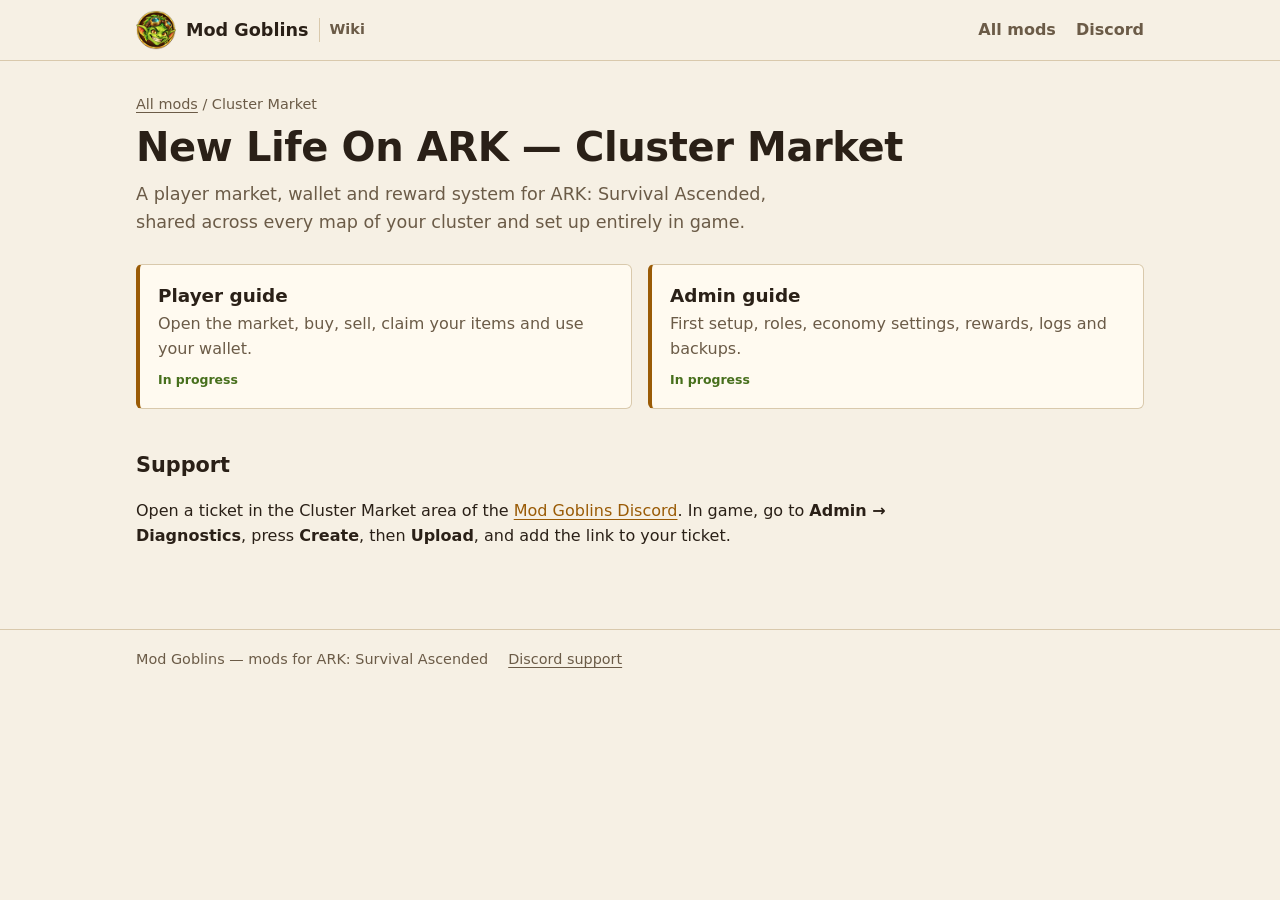
==== NL-cluster-market/index.html @ 549d2782 "Version the stylesheet link so browsers load the new styles Co-Authored-By: Claude Fable 5.2 <norepl" ====
<!doctype html>
<html lang="en">
<head>
<meta charset="utf-8">
<meta name="viewport" content="width=device-width, initial-scale=1">
<title>Cluster Market — Mod Goblins Wiki</title>
<meta name="description" content="Guides for New Life On ARK - Cluster Market: admin guide and player guide.">
<link rel="icon" href="../assets/favicon.png">
<link rel="stylesheet" href="../assets/site.css?v=2">
</head>
<body>
<header class="top">
  <div class="wrap">
    <a class="brand" href="../"><img src="../assets/mg-icon.png" alt="" width="40" height="40">Mod Goblins <small>Wiki</small></a>
    <nav aria-label="Site">
      <a href="../">All mods</a>
      <a href="https://discord.gg/modgoblins">Discord</a>
    </nav>
  </div>
</header>
<main class="wrap">
  <p class="crumbs"><a href="../">All mods</a> / Cluster Market</p>
  <h1>New Life On ARK — Cluster Market</h1>
  <p class="lead">A player market, wallet and reward system for ARK: Survival Ascended, shared across every map of your cluster and set up entirely in game.</p>

  <ul class="panels">
    <li><a class="panel" href="player/"><strong>Player guide</strong><span>Open the market, buy, sell, claim your items and use your wallet.</span><br><span class="tag">In progress</span></a></li>
    <li><a class="panel" href="admin/"><strong>Admin guide</strong><span>First setup, roles, economy settings, rewards, logs and backups.</span><br><span class="tag">In progress</span></a></li>
  </ul>

  <h2>Support</h2>
  <p>Open a ticket in the Cluster Market area of the <a href="https://discord.gg/modgoblins">Mod Goblins Discord</a>. In game, go to <strong>Admin → Diagnostics</strong>, press <strong>Create</strong>, then <strong>Upload</strong>, and add the link to your ticket.</p>
</main>
<footer>
  <div class="wrap">
    <span>Mod Goblins — mods for ARK: Survival Ascended</span>
    <a href="https://discord.gg/modgoblins">Discord support</a>
  </div>
</footer>
</body>
</html>
---- assets/site.css ----
/* Mod Goblins wiki - shared styles. Plain CSS, no external files.
   Palette from the Mod Goblins logo: workshop brown, brass, goblin green. */
:root {
  --bg: #f6f0e4; --surface: #fffaf0; --surface-2: #ede2cd; --line: #d9c9ac;
  --text: #2a2017; --muted: #6b5b47; --brass: #9a5b06; --brass-ink: #fffaf0;
  --green: #476f1c; --note: #fdf0c8; --note-line: #dcbb5e; --code: #efe6d4;
  --wrap: 1040px;
}
@media (prefers-color-scheme: dark) {
  :root {
    --bg: #18130e; --surface: #211a13; --surface-2: #2c2319; --line: #3f3226;
    --text: #f3eadc; --muted: #b9a78e; --brass: #e7a83e; --brass-ink: #1b1307;
    --green: #9ccc55; --note: #2e2613; --note-line: #6b5720; --code: #2c2319;
  }
}
* { box-sizing: border-box; }
html { -webkit-text-size-adjust: 100%; }
body {
  margin: 0; background: var(--bg); color: var(--text);
  font: 16px/1.6 "Segoe UI", system-ui, -apple-system, Roboto, Helvetica, Arial, sans-serif;
}
a { color: var(--brass); text-underline-offset: 3px; }
a:focus-visible { outline: 2px solid var(--brass); outline-offset: 2px; }
img { max-width: 100%; height: auto; }
.wrap { max-width: var(--wrap); margin: 0 auto; padding: 0 16px; }

/* top bar */
.top { border-bottom: 1px solid var(--line); }
.top .wrap { display: flex; flex-wrap: wrap; align-items: center; gap: 8px 20px; padding-top: 10px; padding-bottom: 10px; }
.brand { display: flex; align-items: center; gap: 10px; color: var(--text); text-decoration: none; font-weight: 800; font-size: 1.1rem; }
.brand img { width: 40px; height: 40px; display: block; }
.brand small { font-weight: 600; color: var(--muted); font-size: .9rem; border-left: 1px solid var(--line); padding-left: 10px; }
.top nav { display: flex; flex-wrap: wrap; gap: 4px 20px; margin-left: auto; }
.top nav a { color: var(--muted); text-decoration: none; font-weight: 600; }
.top nav a:hover, .top nav a[aria-current="page"] { color: var(--text); }

/* headings and text */
h1 { font-size: clamp(1.8rem, 4.2vw, 2.5rem); line-height: 1.15; letter-spacing: -.01em; margin: 8px 0 10px; }
h2 { font-size: 1.3rem; margin: 40px 0 12px; }
h3 { font-size: 1.05rem; margin: 24px 0 6px; }
.lead { font-size: 1.1rem; color: var(--muted); margin: 0; max-width: 62ch; }
.crumbs { margin: 0 0 4px; color: var(--muted); font-size: .9rem; }
.crumbs a { color: var(--muted); }
main.wrap { padding-top: 32px; padding-bottom: 64px; }
main p, main li { max-width: 75ch; }

/* home hero */
.hero { display: flex; flex-wrap: wrap; align-items: center; gap: 20px 32px; padding-bottom: 8px; }
.hero img { width: 140px; height: 140px; flex: none; }
.hero div { flex: 1 1 320px; }

/* mod list: one row per mod */
.mods { list-style: none; margin: 0; padding: 0; border-top: 1px solid var(--line); }
.mods li { max-width: none; display: flex; flex-wrap: wrap; align-items: center; gap: 6px 24px; padding: 16px 0; border-bottom: 1px solid var(--line); }
.mods .what { flex: 1 1 320px; }
.mods h3 { margin: 0; font-size: 1.1rem; }
.mods h3 a { color: var(--text); text-decoration: none; }
.mods h3 a:hover { color: var(--brass); }
.mods p { margin: 2px 0 0; color: var(--muted); }
.mods .go { display: flex; flex-wrap: wrap; gap: 6px 18px; font-weight: 600; }

/* guide panels on a mod page */
.panels { display: grid; grid-template-columns: repeat(auto-fit, minmax(260px, 1fr)); gap: 16px; margin: 28px 0 0; padding: 0; list-style: none; }
.panel { display: block; height: 100%; background: var(--surface); border: 1px solid var(--line); border-left: 4px solid var(--brass); border-radius: 6px; padding: 16px 18px; color: var(--text); text-decoration: none; }
.panel:hover { background: var(--surface-2); }
.panel strong { display: block; font-size: 1.15rem; }
.panel span { color: var(--muted); }
.panels li { max-width: none; }
.panel .tag { display: inline-block; margin-top: 8px; font-size: .78rem; font-weight: 700; color: var(--green); }
.btn { display: inline-block; padding: 8px 14px; border-radius: 6px; background: var(--brass); color: var(--brass-ink); font-weight: 700; text-decoration: none; }

/* guide layout: contents list + article */
.guide { display: grid; grid-template-columns: 220px minmax(0, 1fr); gap: 40px; align-items: start; }
.toc { position: sticky; top: 16px; font-size: .95rem; border-left: 2px solid var(--line); padding-left: 14px; }
.toc strong { display: block; margin-bottom: 6px; }
.toc ol { margin: 0; padding: 0; list-style: none; }
.toc li { margin: 4px 0; }
.toc a { color: var(--muted); text-decoration: none; }
.toc a:hover { color: var(--brass); }
@media (max-width: 820px) { .guide { grid-template-columns: 1fr; gap: 20px; } .toc { position: static; } }

/* content blocks */
.note { background: var(--note); border: 1px solid var(--note-line); border-radius: 6px; padding: 12px 16px; margin: 16px 0; }
.note p { margin: 0; }
code, kbd { background: var(--code); border-radius: 4px; padding: 1px 6px; font: .92em ui-monospace, Consolas, monospace; }
figure { margin: 18px 0; }
figure img { border: 1px solid var(--line); border-radius: 6px; display: block; }
figcaption { color: var(--muted); font-size: .9rem; margin-top: 6px; }
.steps { padding-left: 22px; }
.steps li { margin: 6px 0; }
.table-wrap { overflow-x: auto; }
table { border-collapse: collapse; width: 100%; margin: 14px 0; }
th, td { text-align: left; padding: 8px 10px; border-bottom: 1px solid var(--line); vertical-align: top; }
th { color: var(--muted); font-size: .88rem; }

footer { border-top: 1px solid var(--line); color: var(--muted); font-size: .9rem; }
footer .wrap { padding-top: 18px; padding-bottom: 28px; display: flex; flex-wrap: wrap; gap: 6px 20px; }
footer a { color: var(--muted); }
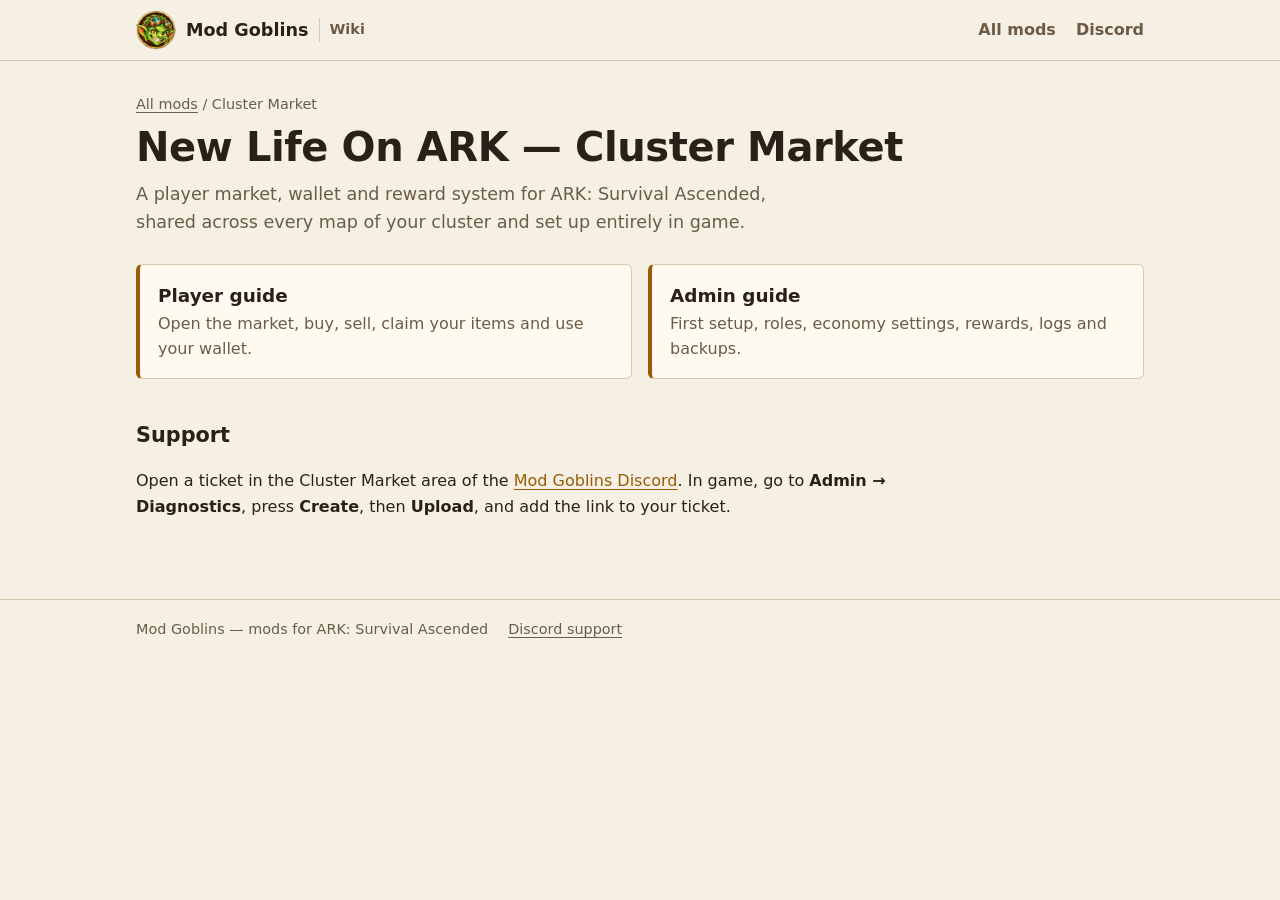
==== commit a2f6133d: "Add Cluster Market player and admin guides with screenshots Co-Authored-By: Claude Fable 5.2 <norepl" ====
--- a/NL-cluster-market/index.html
+++ b/NL-cluster-market/index.html
@@ -6,7 +6,7 @@
 <title>Cluster Market — Mod Goblins Wiki</title>
 <meta name="description" content="Guides for New Life On ARK - Cluster Market: admin guide and player guide.">
 <link rel="icon" href="../assets/favicon.png">
-<link rel="stylesheet" href="../assets/site.css?v=2">
+<link rel="stylesheet" href="../assets/site.css?v=4">
 </head>
 <body>
 <header class="top">
@@ -24,8 +24,8 @@
   <p class="lead">A player market, wallet and reward system for ARK: Survival Ascended, shared across every map of your cluster and set up entirely in game.</p>
 
   <ul class="panels">
-    <li><a class="panel" href="player/"><strong>Player guide</strong><span>Open the market, buy, sell, claim your items and use your wallet.</span><br><span class="tag">In progress</span></a></li>
-    <li><a class="panel" href="admin/"><strong>Admin guide</strong><span>First setup, roles, economy settings, rewards, logs and backups.</span><br><span class="tag">In progress</span></a></li>
+    <li><a class="panel" href="player/"><strong>Player guide</strong><span>Open the market, buy, sell, claim your items and use your wallet.</span></a></li>
+    <li><a class="panel" href="admin/"><strong>Admin guide</strong><span>First setup, roles, economy settings, rewards, logs and backups.</span></a></li>
   </ul>
 
   <h2>Support</h2>
--- a/assets/site.css
+++ b/assets/site.css
@@ -49,15 +49,14 @@
 .hero img { width: 140px; height: 140px; flex: none; }
 .hero div { flex: 1 1 320px; }
 
-/* mod list: one row per mod */
-.mods { list-style: none; margin: 0; padding: 0; border-top: 1px solid var(--line); }
-.mods li { max-width: none; display: flex; flex-wrap: wrap; align-items: center; gap: 6px 24px; padding: 16px 0; border-bottom: 1px solid var(--line); }
-.mods .what { flex: 1 1 320px; }
-.mods h3 { margin: 0; font-size: 1.1rem; }
+/* mod list: one card per mod */
+.mods { list-style: none; margin: 0; padding: 0; display: grid; grid-template-columns: repeat(auto-fill, minmax(280px, 1fr)); gap: 16px; }
+.mods li { max-width: none; display: flex; flex-direction: column; gap: 6px; background: var(--surface); border: 1px solid var(--line); border-top: 4px solid var(--brass); border-radius: 6px; padding: 16px 18px; }
+.mods h3 { margin: 0; font-size: 1.12rem; line-height: 1.3; }
 .mods h3 a { color: var(--text); text-decoration: none; }
 .mods h3 a:hover { color: var(--brass); }
-.mods p { margin: 2px 0 0; color: var(--muted); }
-.mods .go { display: flex; flex-wrap: wrap; gap: 6px 18px; font-weight: 600; }
+.mods p { margin: 0; color: var(--muted); }
+.mods .go { margin-top: auto; padding-top: 12px; display: flex; flex-wrap: wrap; gap: 6px 18px; font-weight: 600; }
 
 /* guide panels on a mod page */
 .panels { display: grid; grid-template-columns: repeat(auto-fit, minmax(260px, 1fr)); gap: 16px; margin: 28px 0 0; padding: 0; list-style: none; }
@@ -83,9 +82,11 @@
 .note { background: var(--note); border: 1px solid var(--note-line); border-radius: 6px; padding: 12px 16px; margin: 16px 0; }
 .note p { margin: 0; }
 code, kbd { background: var(--code); border-radius: 4px; padding: 1px 6px; font: .92em ui-monospace, Consolas, monospace; }
-figure { margin: 18px 0; }
-figure img { border: 1px solid var(--line); border-radius: 6px; display: block; }
-figcaption { color: var(--muted); font-size: .9rem; margin-top: 6px; }
+figure { margin: 22px 0; padding: 10px 10px 0; background: var(--surface); border: 1px solid var(--line); border-top: 3px solid var(--brass); border-radius: 8px; }
+figure a { display: block; cursor: zoom-in; }
+figure img { display: block; width: 100%; height: auto; }
+figcaption { color: var(--muted); font-size: .9rem; padding: 9px 4px 10px; }
+@media (max-width: 600px) { figure { padding: 6px 6px 0; margin-left: -6px; margin-right: -6px; } }
 .steps { padding-left: 22px; }
 .steps li { margin: 6px 0; }
 .table-wrap { overflow-x: auto; }
@@ -96,3 +97,11 @@
 footer { border-top: 1px solid var(--line); color: var(--muted); font-size: .9rem; }
 footer .wrap { padding-top: 18px; padding-bottom: 28px; display: flex; flex-wrap: wrap; gap: 6px 20px; }
 footer a { color: var(--muted); }
+
+/* guide pages */
+article h2:first-child { margin-top: 0; }
+article h2 { scroll-margin-top: 16px; border-top: 1px solid var(--line); padding-top: 28px; }
+article h2:first-child { border-top: 0; padding-top: 0; }
+article ul { padding-left: 22px; }
+article li { margin: 4px 0; }
+.guide { margin-top: 28px; }
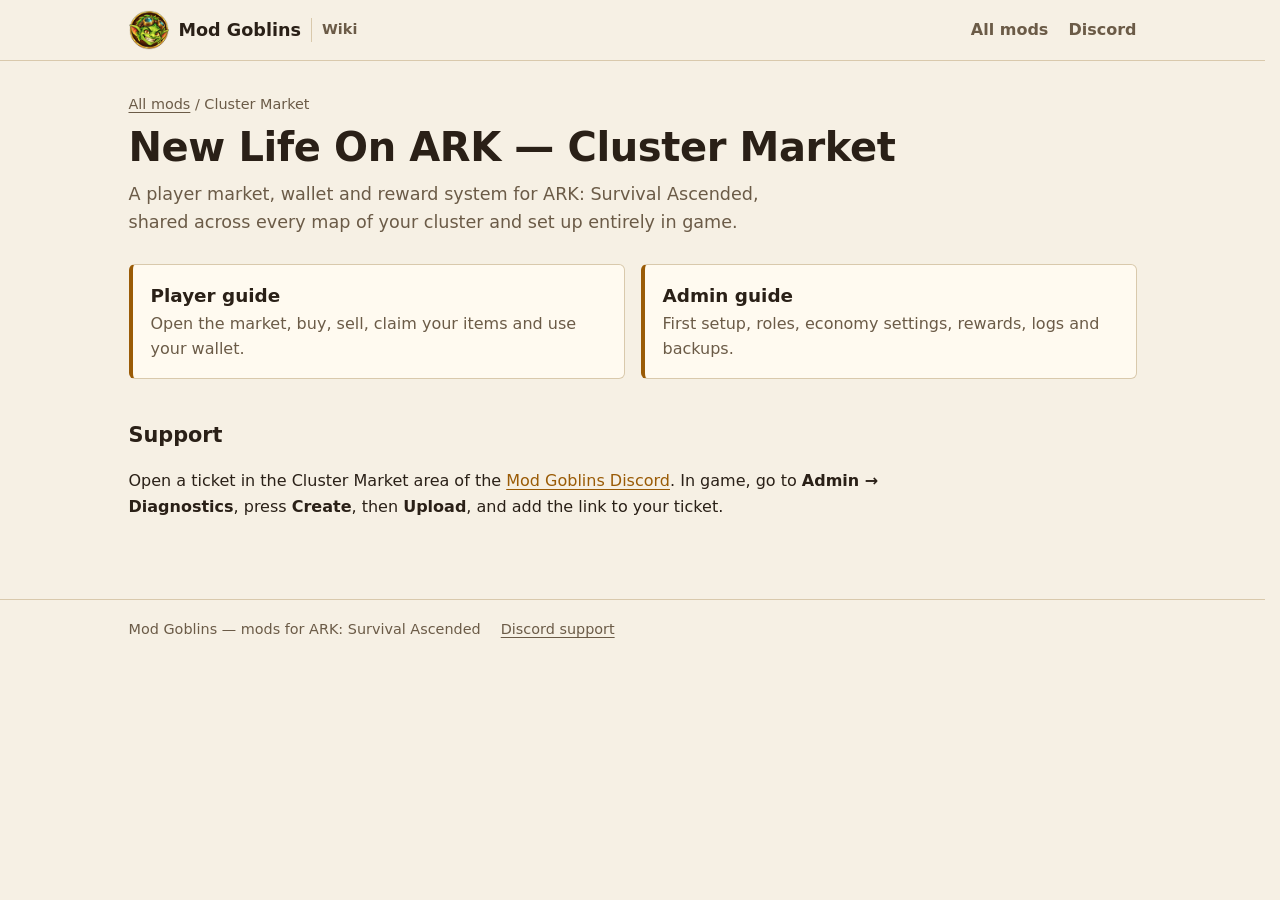
==== commit 422a02db: "Guides: no sideways shift between sections, footer below the section list Co-Authored-By: Claude Fab" ====
--- a/NL-cluster-market/index.html
+++ b/NL-cluster-market/index.html
@@ -6,7 +6,7 @@
 <title>Cluster Market — Mod Goblins Wiki</title>
 <meta name="description" content="Guides for New Life On ARK - Cluster Market: admin guide and player guide.">
 <link rel="icon" href="../assets/favicon.png">
-<link rel="stylesheet" href="../assets/site.css?v=4">
+<link rel="stylesheet" href="../assets/site.css?v=9">
 </head>
 <body>
 <header class="top">
--- a/assets/site.css
+++ b/assets/site.css
@@ -14,7 +14,7 @@
   }
 }
 * { box-sizing: border-box; }
-html { -webkit-text-size-adjust: 100%; }
+html { -webkit-text-size-adjust: 100%; scrollbar-gutter: stable; }
 body {
   margin: 0; background: var(--bg); color: var(--text);
   font: 16px/1.6 "Segoe UI", system-ui, -apple-system, Roboto, Helvetica, Arial, sans-serif;
@@ -25,7 +25,7 @@
 .wrap { max-width: var(--wrap); margin: 0 auto; padding: 0 16px; }
 
 /* top bar */
-.top { border-bottom: 1px solid var(--line); }
+.top { border-bottom: 1px solid var(--line); position: sticky; top: 0; z-index: 10; background: var(--bg); }
 .top .wrap { display: flex; flex-wrap: wrap; align-items: center; gap: 8px 20px; padding-top: 10px; padding-bottom: 10px; }
 .brand { display: flex; align-items: center; gap: 10px; color: var(--text); text-decoration: none; font-weight: 800; font-size: 1.1rem; }
 .brand img { width: 40px; height: 40px; display: block; }
@@ -70,13 +70,15 @@
 
 /* guide layout: contents list + article */
 .guide { display: grid; grid-template-columns: 220px minmax(0, 1fr); gap: 40px; align-items: start; }
-.toc { position: sticky; top: 16px; font-size: .95rem; border-left: 2px solid var(--line); padding-left: 14px; }
-.toc strong { display: block; margin-bottom: 6px; }
+.toc { position: sticky; top: calc(var(--head-h, 80px) + 20px); font-size: .95rem; }
+.toc strong { display: block; padding: 0 0 6px 14px; border-left: 2px solid var(--line); }
 .toc ol { margin: 0; padding: 0; list-style: none; }
-.toc li { margin: 4px 0; }
-.toc a { color: var(--muted); text-decoration: none; }
+.toc { max-height: calc(100vh - var(--head-h, 80px) - 40px); overflow-y: auto; }
+.toc li { margin: 0; }
+.toc a { display: block; color: var(--muted); text-decoration: none; padding: 3px 0 3px 14px; border-left: 2px solid var(--line); }
+.toc a[aria-current] { color: var(--brass); border-left-color: var(--brass); font-weight: 600; }
 .toc a:hover { color: var(--brass); }
-@media (max-width: 820px) { .guide { grid-template-columns: 1fr; gap: 20px; } .toc { position: static; } }
+@media (max-width: 820px) { .guide { grid-template-columns: 1fr; gap: 20px; } .toc { position: static; max-height: none; } }
 
 /* content blocks */
 .note { background: var(--note); border: 1px solid var(--note-line); border-radius: 6px; padding: 12px 16px; margin: 16px 0; }
@@ -100,8 +102,37 @@
 
 /* guide pages */
 article h2:first-child { margin-top: 0; }
-article h2 { scroll-margin-top: 16px; border-top: 1px solid var(--line); padding-top: 28px; }
+article h2, article h3 { scroll-margin-top: 76px; }
+@media (max-width: 600px) { article h2, article h3 { scroll-margin-top: 110px; } }
+article h2 { border-top: 1px solid var(--line); padding-top: 28px; }
 article h2:first-child { border-top: 0; padding-top: 0; }
 article ul { padding-left: 22px; }
 article li { margin: 4px 0; }
 .guide { margin-top: 28px; }
+
+/* guide pages: fixed top block + one section per view */
+.sticky { position: sticky; top: 0; z-index: 10; background: var(--bg); border-bottom: 1px solid var(--line); }
+.sticky .top { position: static; }
+.pagehead .wrap { padding-top: 10px; padding-bottom: 12px; }
+.pagehead .crumbs { margin: 0 0 2px; font-size: .88rem; }
+.pagehead h1 { margin: 0; font-size: 1.6rem; line-height: 1.2; }
+.sticky + main .guide { margin-top: 4px; }
+.intro .lead { margin-top: 0; }
+.paged article .sec h2 { border-top: 0; padding-top: 0; margin-top: 0; }
+.paged article .intro + .sec h2 { margin-top: 28px; }
+.pager { display: flex; justify-content: space-between; gap: 16px; margin-top: 36px; padding-top: 18px; border-top: 1px solid var(--line); }
+.pager:empty { display: none; }
+.pager a { display: block; text-decoration: none; color: var(--text); font-weight: 600; max-width: 48%; }
+.pager a:hover { color: var(--brass); }
+.pager a.next { text-align: right; margin-left: auto; }
+.pager small { display: block; color: var(--muted); font-weight: 400; font-size: .82rem; }
+@media (max-width: 600px) { .pagehead .crumbs { display: none; } .pagehead h1 { font-size: 1.15rem; } .pagehead .wrap { padding-top: 6px; padding-bottom: 8px; } }
+
+/* the section list never moves: fixed beside the article on wide screens */
+@media (min-width: 821px) {
+  .paged .toc { position: static; max-height: none; overflow: visible; }
+  .paged .toc-in { position: fixed; top: calc(var(--head-h, 140px) + 20px); width: 220px; max-height: calc(100vh - var(--head-h, 140px) - 40px - var(--foot-h, 68px)); overflow-y: auto; }
+  /* short sections: the footer stays at the bottom of the window, below the list */
+  .paged main.wrap { min-height: calc(100vh - var(--head-h, 140px) - var(--foot-h, 68px)); }
+  .paged footer .wrap { padding-left: calc(220px + 40px + var(--gutter, 16px)); }
+}
